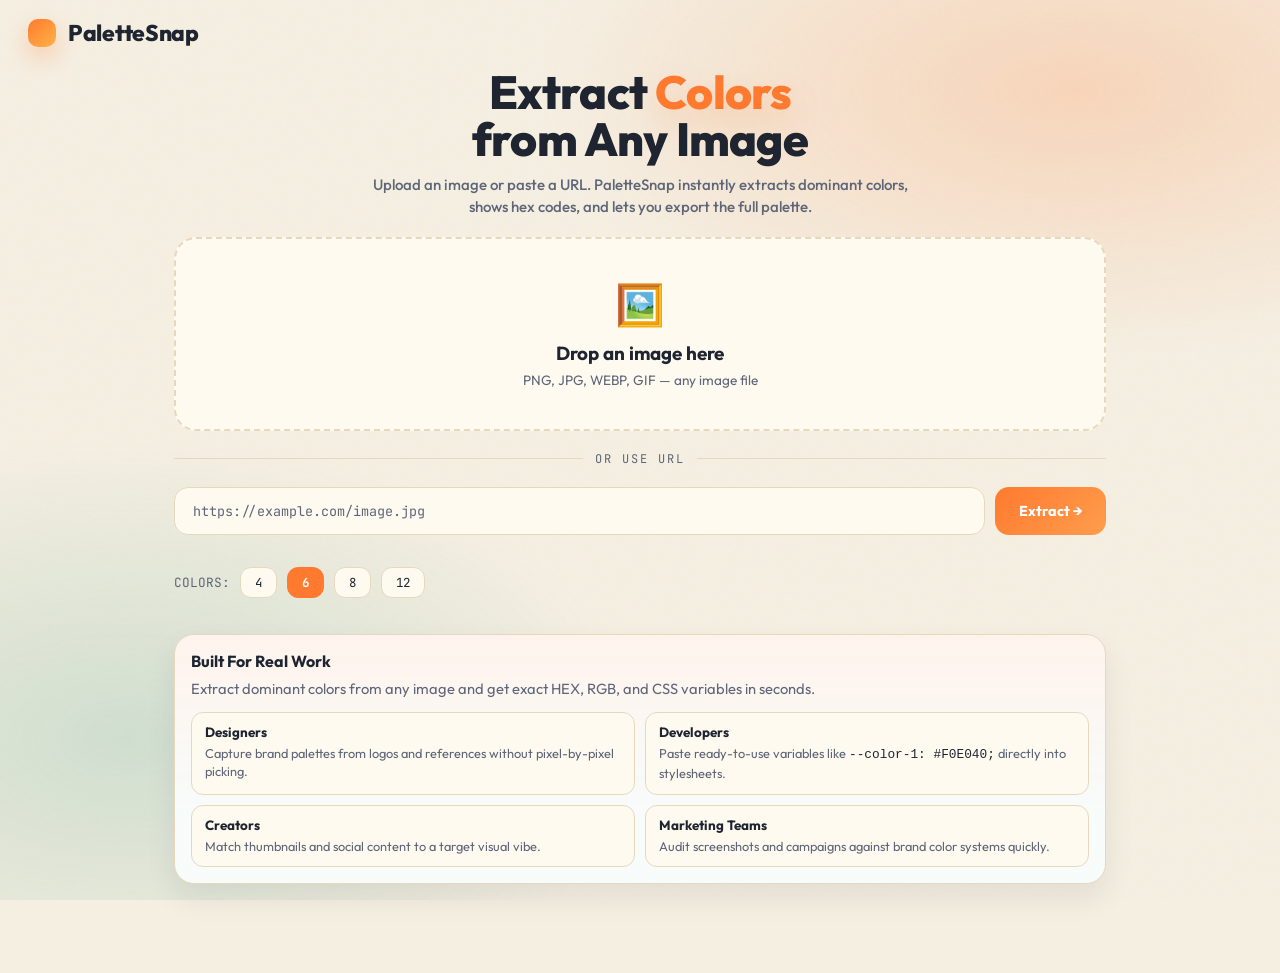
==== index.html @ 72970878 "extractor implemented" ====
<!DOCTYPE html>
<html lang="en">
<head>
  <meta charset="UTF-8" />
  <meta name="viewport" content="width=device-width, initial-scale=1.0" />
  <title>PaletteSnap | Color System Extractor</title>
  <link href="https://fonts.googleapis.com/css2?family=JetBrains+Mono:wght@400;600;700&family=Outfit:wght@400;500;600;700;800&display=swap" rel="stylesheet" />
  <link rel="stylesheet" href="./styles/main.css" />
</head>
<body>
<div class="grain"></div>

<div class="wrapper">
  <header>
    <div class="logo">
      <span class="logo-dot"></span>
      PaletteSnap
    </div>
  </header>

  <div class="hero">
    <h1>Extract <span>Colors</span><br />from Any Image</h1>
    <p>Upload an image or paste a URL. PaletteSnap instantly extracts dominant colors, shows hex codes, and lets you export the full palette.</p>
  </div>

  <!-- Upload -->
  <div class="upload-zone" id="dropZone">
    <input type="file" id="fileInput" accept="image/*" />
    <span class="upload-icon">🖼️</span>
    <h3>Drop an image here</h3>
    <p>PNG, JPG, WEBP, GIF — any image file</p>
  </div>

  <div class="divider">OR USE URL</div>

  <div class="url-row">
    <input class="url-input" id="urlInput" type="text" placeholder="https://example.com/image.jpg" />
    <button class="btn-extract" id="urlBtn">Extract →</button>
  </div>

  <div class="options-row">
    <span style="font-size:0.8rem;color:var(--muted);font-family:'JetBrains Mono',monospace;">COLORS:</span>
    <button class="color-count-btn" data-count="4">4</button>
    <button class="color-count-btn active" data-count="6">6</button>
    <button class="color-count-btn" data-count="8">8</button>
    <button class="color-count-btn" data-count="12">12</button>
  </div>

  <section class="use-cases" aria-label="Who uses PaletteSnap">
    <h2>Built For Real Work</h2>
    <p>Extract dominant colors from any image and get exact HEX, RGB, and CSS variables in seconds.</p>
    <div class="use-case-grid">
      <article class="use-case-item"><strong>Designers</strong><span>Capture brand palettes from logos and references without pixel-by-pixel picking.</span></article>
      <article class="use-case-item"><strong>Developers</strong><span>Paste ready-to-use variables like <code>--color-1: #F0E040;</code> directly into stylesheets.</span></article>
      <article class="use-case-item"><strong>Creators</strong><span>Match thumbnails and social content to a target visual vibe.</span></article>
      <article class="use-case-item"><strong>Marketing Teams</strong><span>Audit screenshots and campaigns against brand color systems quickly.</span></article>
    </div>
  </section>

  <!-- Loader -->
  <div class="loader" id="loader">
    <div class="loader-ring"></div>
    <p>Sampling pixels...</p>
  </div>

  <!-- Results -->
  <div id="preview-section">
    <div class="preview-wrap">
      <div class="preview-img-wrap">
        <img id="previewImg" src="" alt="preview" crossorigin="anonymous" />
      </div>
      <div class="preview-bar">
        <span id="filename">image.jpg</span>
        <span id="dimensions">—</span>
      </div>
    </div>

    <div class="stats-row" id="statsRow"></div>

    <section class="contrast-audit" id="contrastAudit" aria-live="polite">
      <div class="contrast-head">
        <h3>Accessibility Audit</h3>
        <p id="contrastSummary">Run extraction to evaluate WCAG contrast between palette pairs.</p>
      </div>
      <div class="contrast-grid" id="contrastGrid"></div>
    </section>

    <div class="palette-strip" id="paletteStrip"></div>

    <div class="palette-grid" id="paletteGrid"></div>

    <div class="actions-row">
      <button class="btn-action" id="copyAllBtn">📋 Copy All HEX</button>
      <button class="btn-action" id="copyCssBtn">🎨 Copy CSS Variables</button>
      <button class="btn-action primary" id="downloadBtn">⬇ Download PNG Palette</button>
      <button class="btn-action" id="resetBtn">↩ New Image</button>
    </div>
  </div>
</div>

<!-- Toast -->
<div class="toast" id="toast"></div>

<canvas id="canvas"></canvas>
<script type="module" src="./js/app.js"></script>
</body>
</html>
---- styles/main.css ----
@import url('./base.css');
@import url('./layout.css');
@import url('./inputs.css');
@import url('./results.css');
@import url('./feedback.css');
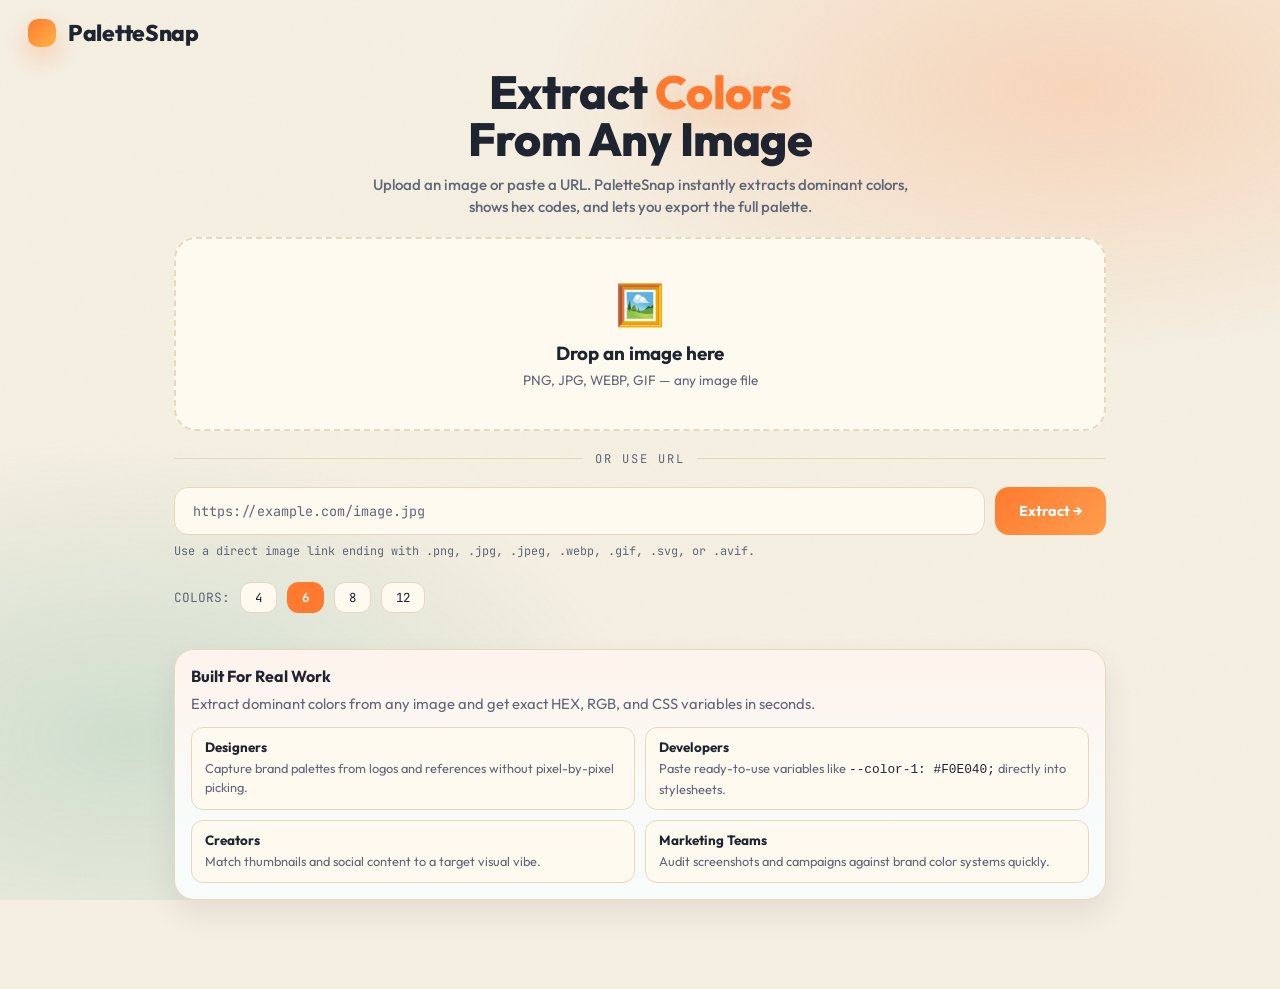
==== commit 3c2621f8: "URL validation done" ====
--- a/index.html
+++ b/index.html
@@ -19,7 +19,7 @@
   </header>
 
   <div class="hero">
-    <h1>Extract <span>Colors</span><br />from Any Image</h1>
+    <h1>Extract <span>Colors</span><br />From Any Image</h1>
     <p>Upload an image or paste a URL. PaletteSnap instantly extracts dominant colors, shows hex codes, and lets you export the full palette.</p>
   </div>
 
@@ -34,9 +34,10 @@
   <div class="divider">OR USE URL</div>
 
   <div class="url-row">
-    <input class="url-input" id="urlInput" type="text" placeholder="https://example.com/image.jpg" />
+    <input class="url-input" id="urlInput" type="text" placeholder="https://example.com/image.jpg" aria-describedby="urlHelp" />
     <button class="btn-extract" id="urlBtn">Extract →</button>
   </div>
+  <p class="url-help" id="urlHelp">Use a direct image link ending with .png, .jpg, .jpeg, .webp, .gif, .svg, or .avif.</p>
 
   <div class="options-row">
     <span style="font-size:0.8rem;color:var(--muted);font-family:'JetBrains Mono',monospace;">COLORS:</span>
